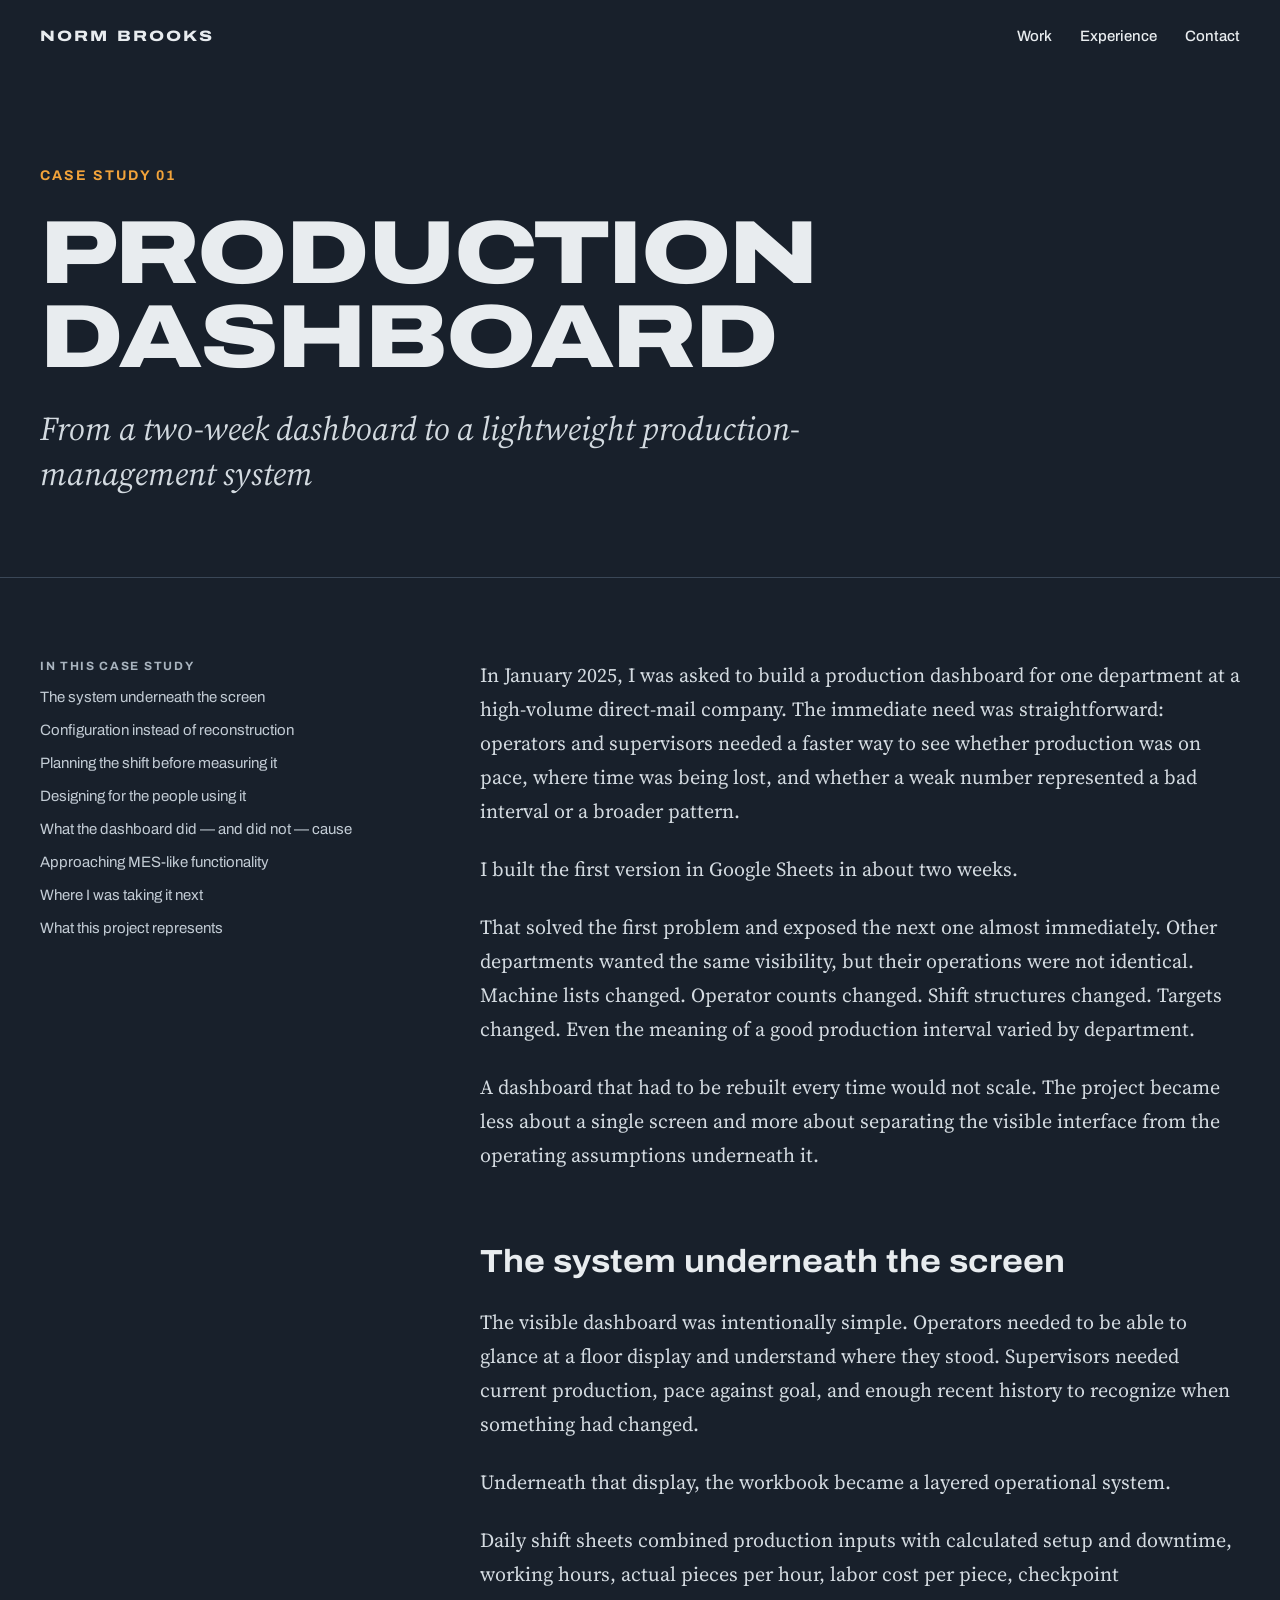
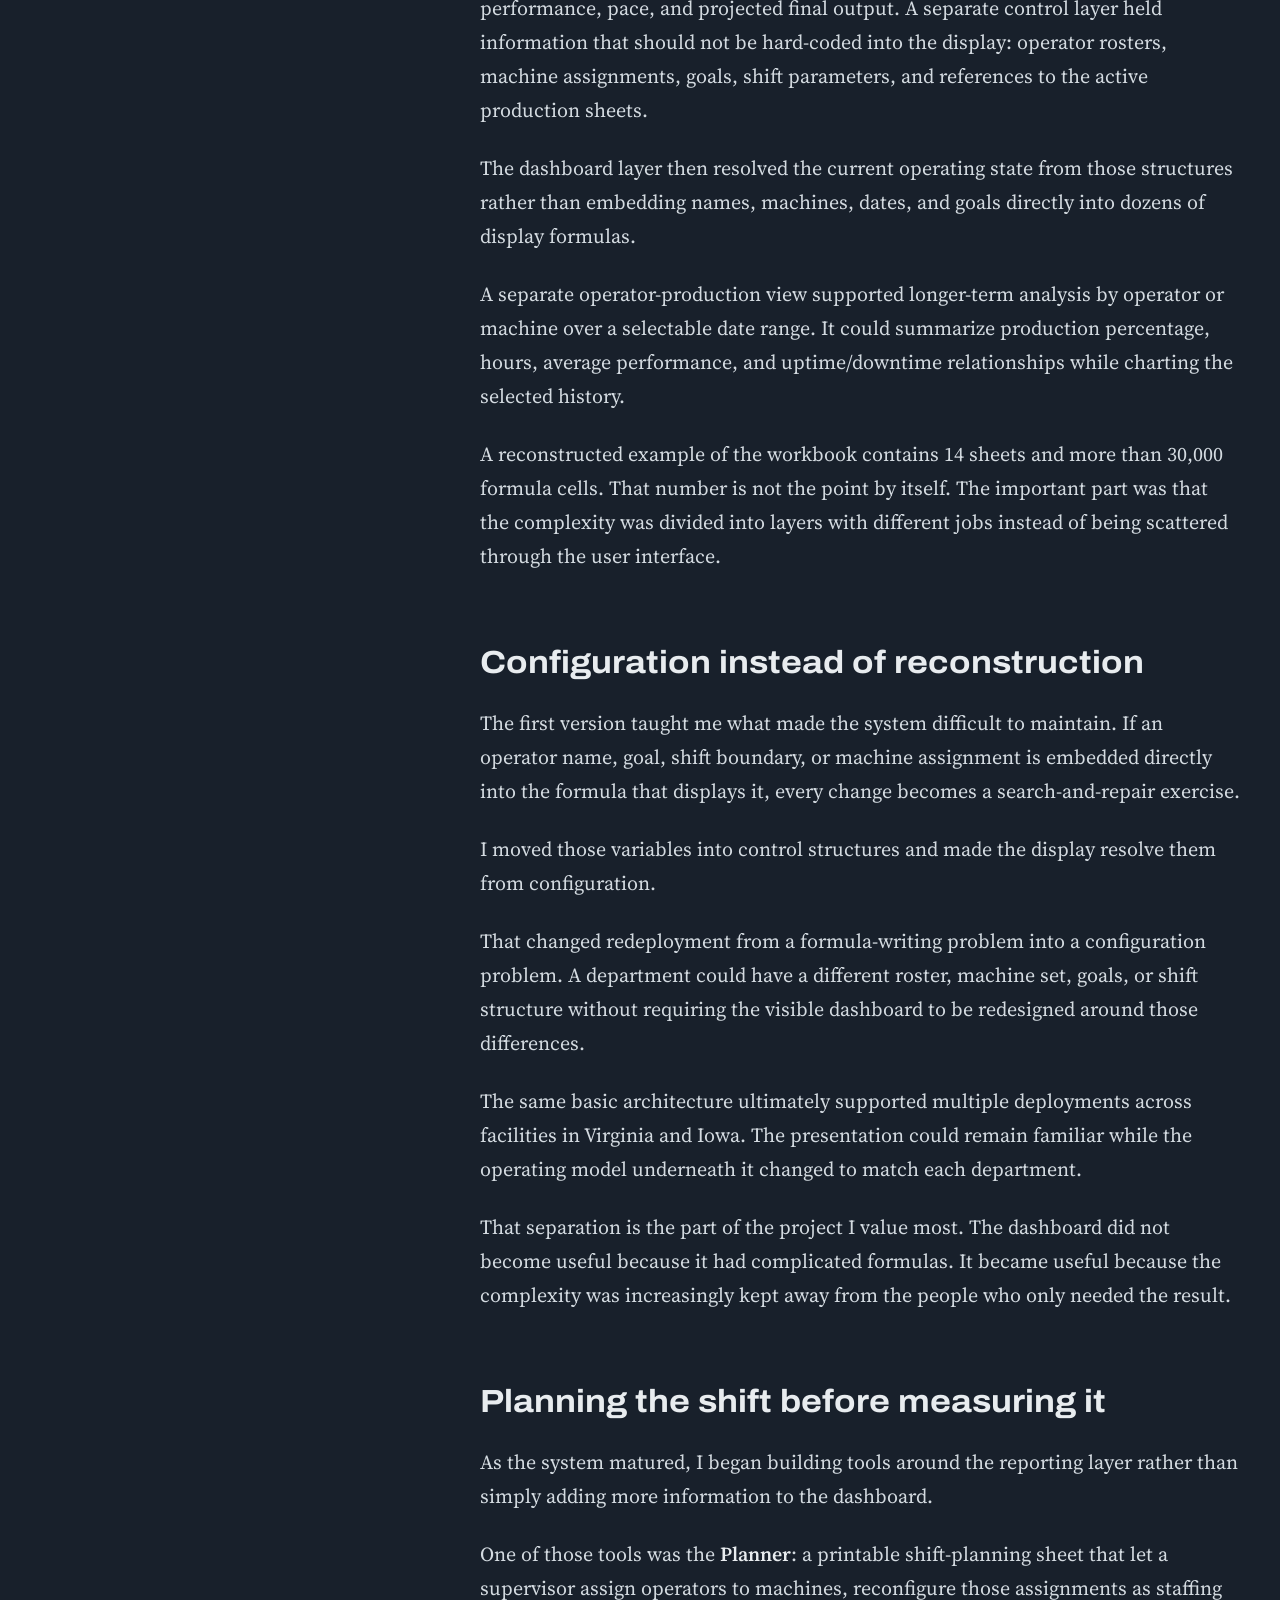
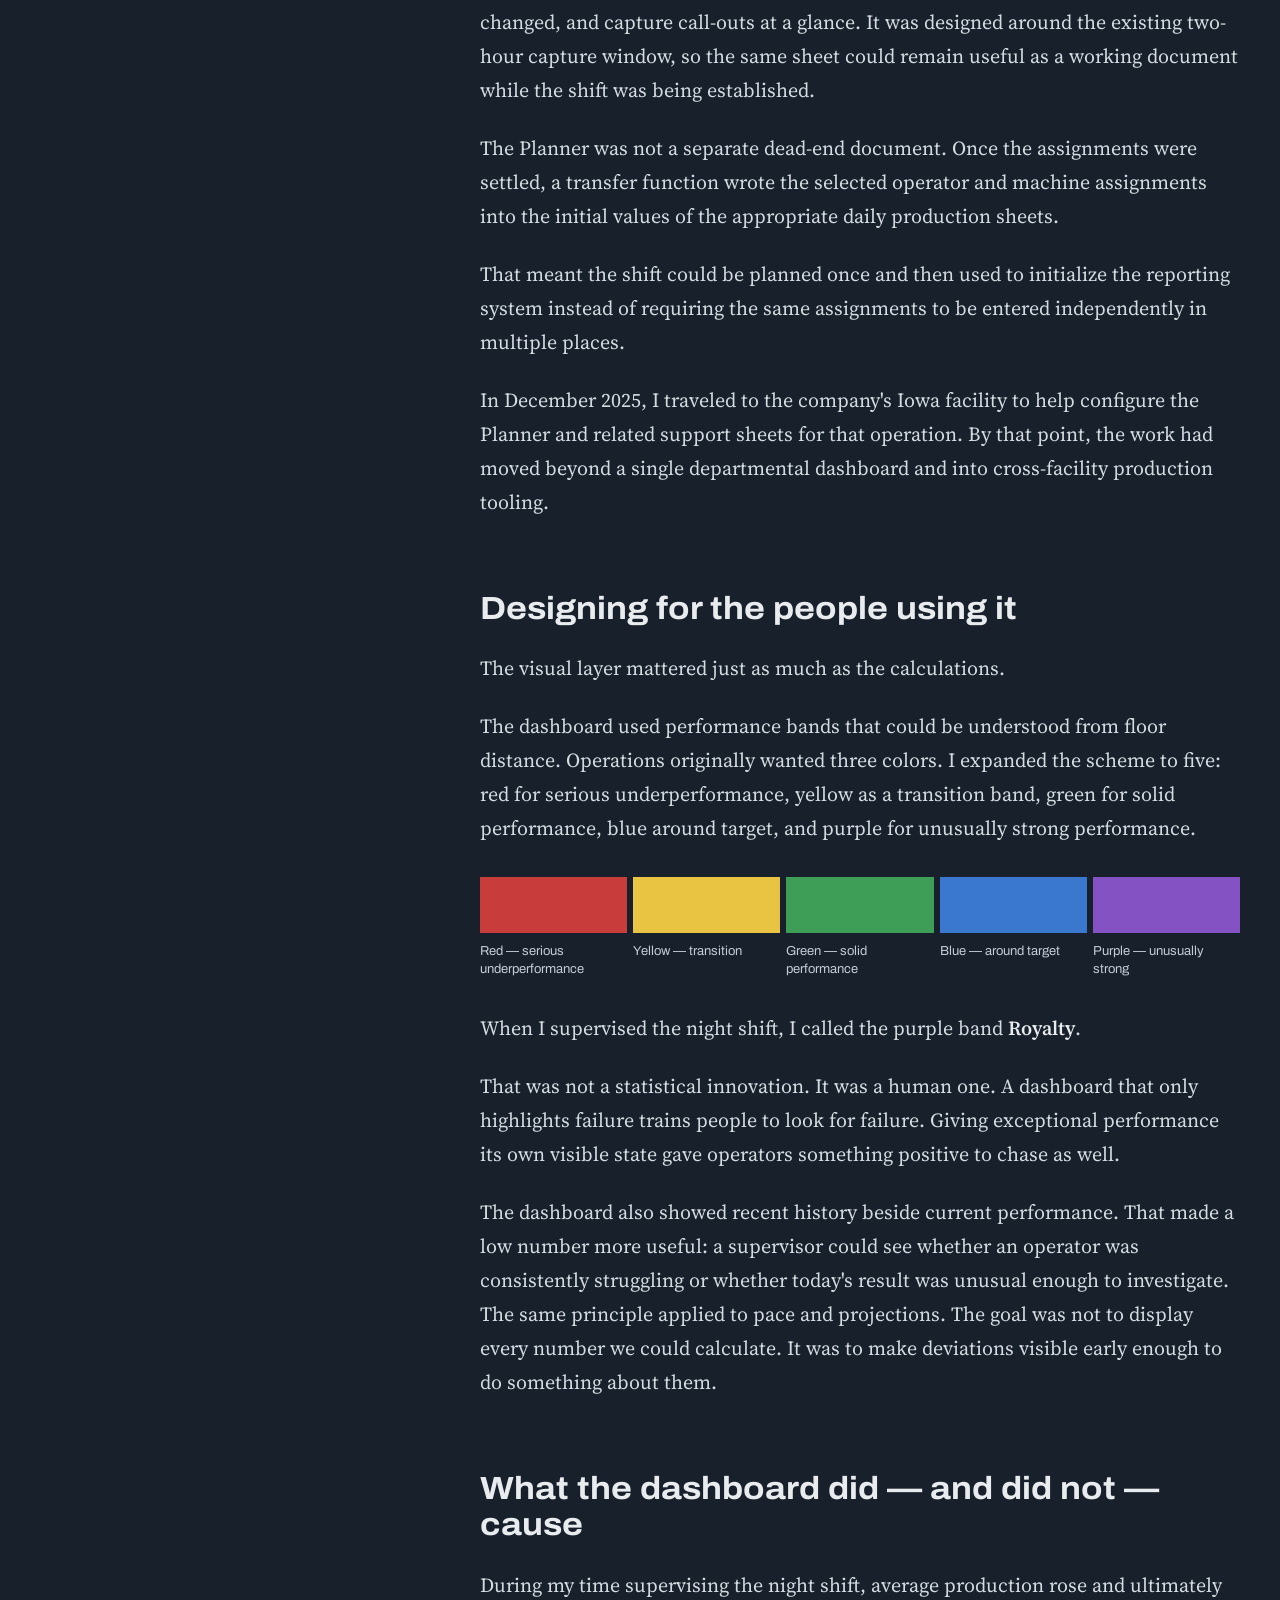
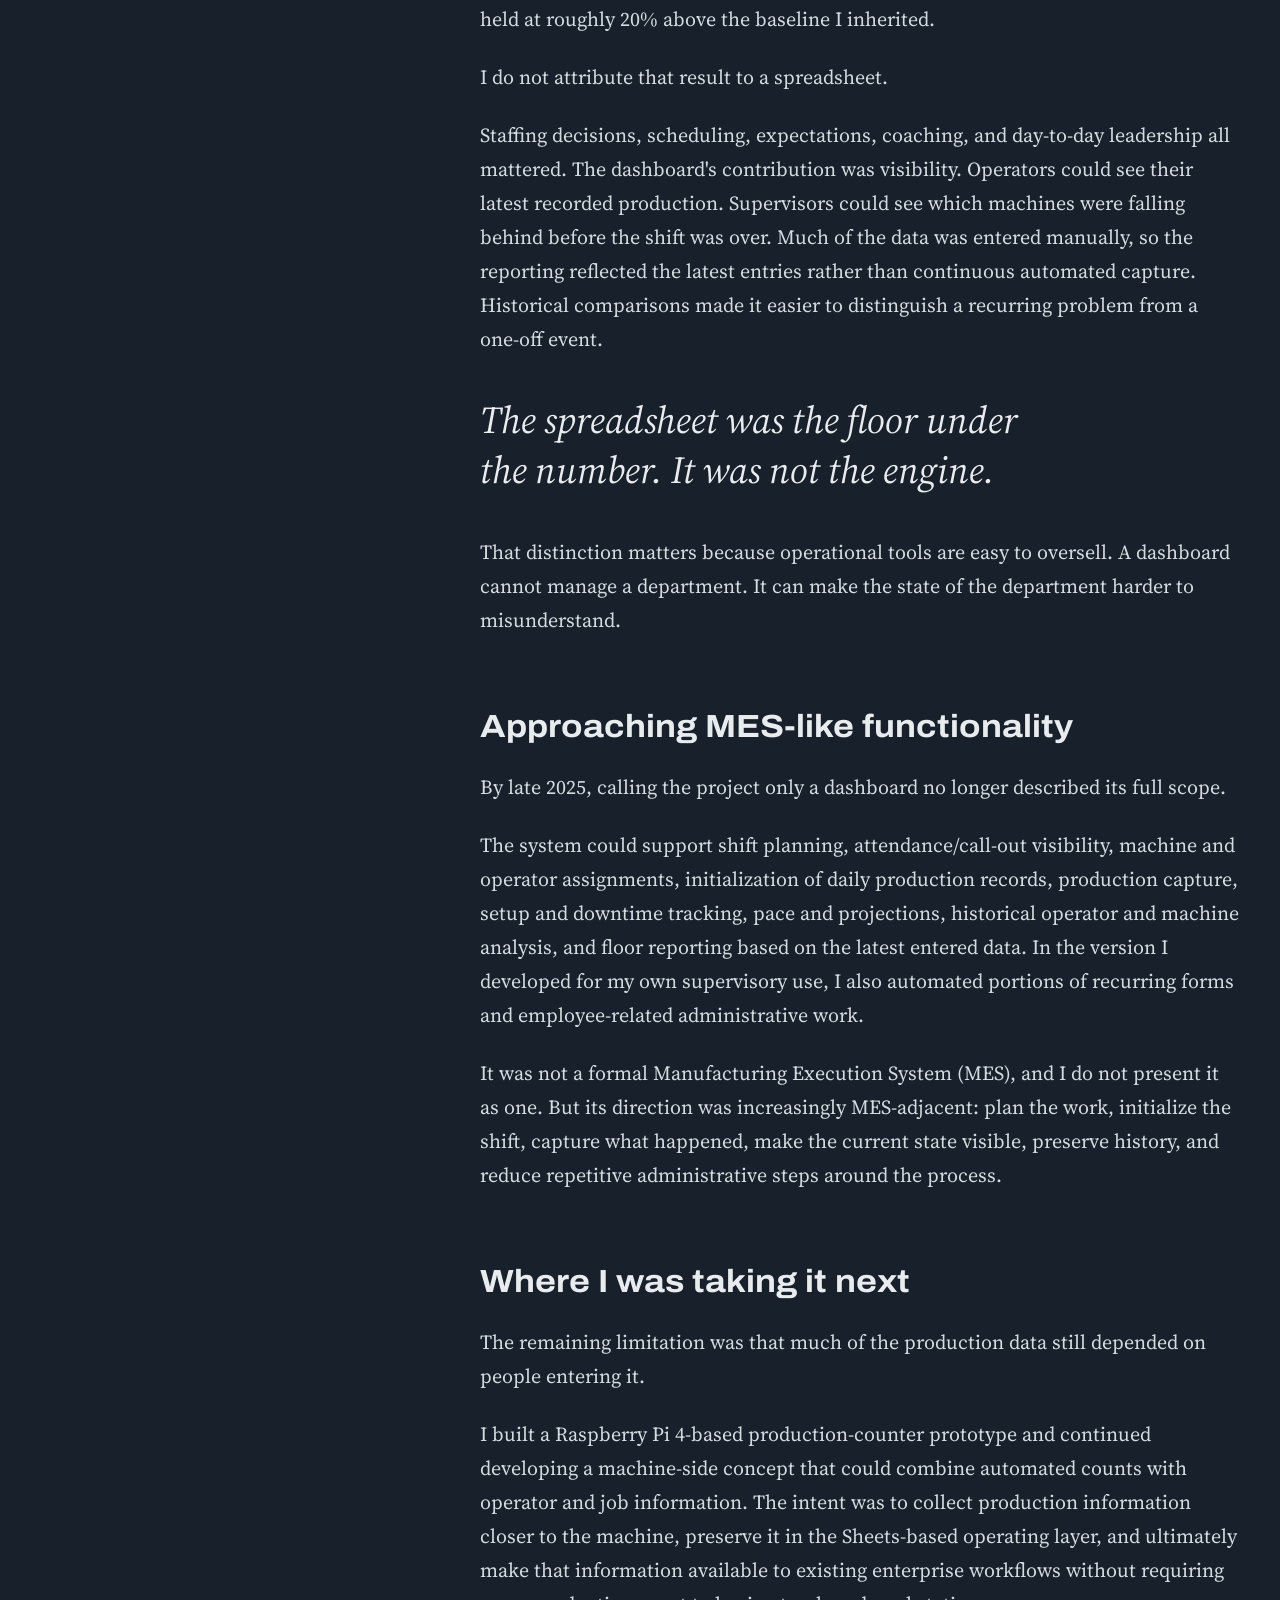
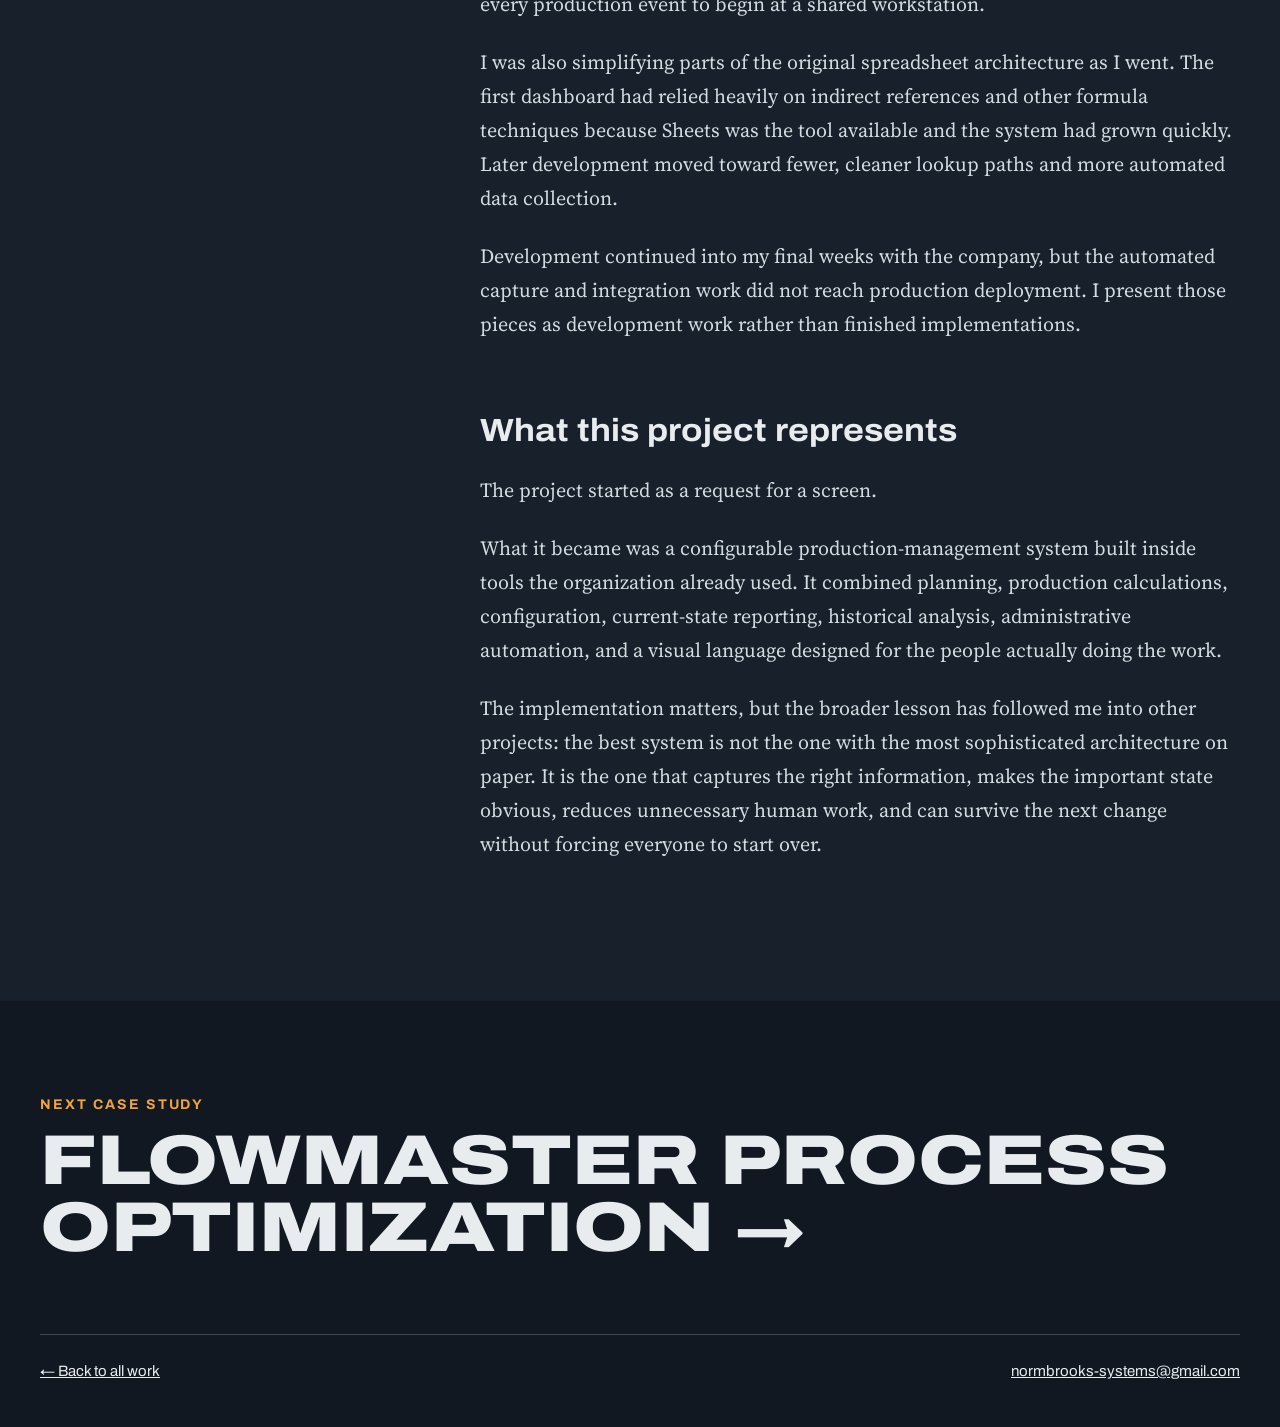
==== dashboard.html @ fb10d886 "Add files via upload" ====
<!doctype html>
<html lang="en">
<head>
<meta charset="utf-8">
<meta name="viewport" content="width=device-width, initial-scale=1">
<title>Production Dashboard — Norm Brooks</title>
<meta name="description" content="Case study: from a two-week Google Sheets dashboard to a lightweight, configurable production-management system.">
<meta property="og:title" content="Production Dashboard — Norm Brooks">
<meta property="og:description" content="Case study: from a two-week Google Sheets dashboard to a lightweight, configurable production-management system.">
<meta property="og:type" content="website">
<meta name="theme-color" content="#18202B">
<link rel="preconnect" href="https://fonts.googleapis.com">
<link rel="preconnect" href="https://fonts.gstatic.com" crossorigin>
<link href="https://fonts.googleapis.com/css2?family=Archivo:wdth,wght@62..125,400..900&amp;family=Source+Serif+4:ital,opsz,wght@0,8..60,400;0,8..60,600;1,8..60,400&amp;display=swap" rel="stylesheet">
<style>
body{margin:0;background:#18202B}
a{color:#E8ECEF}a:hover{color:#F2A33A}
html{scroll-behavior:smooth}
@media (prefers-reduced-motion: reduce){html{scroll-behavior:auto}}
a:focus-visible{outline:2px solid #F2A33A;outline-offset:3px}
img{max-width:100%}
</style>
</head>
<body>
<div style="background: #18202B; color: #E8ECEF; font-family: 'Source Serif 4', Georgia, serif; min-width: 0">

<header style="max-width: 1360px; margin: 0 auto; padding: 28px 40px; display: flex; flex-wrap: wrap; justify-content: space-between; align-items: center; gap: 16px">
<a href="index.html" style="font-family: Archivo, 'Arial Narrow', sans-serif; font-stretch: 125%; font-weight: 800; font-size: 15px; letter-spacing: 0.14em; text-decoration: none">NORM BROOKS</a>
<nav aria-label="Primary" style="display: flex; flex-wrap: wrap; gap: 28px; font-family: Archivo, sans-serif; font-size: 15px; font-weight: 500">
<a href="index.html#work" style="text-decoration: none">Work</a>
<a href="experience.html" style="text-decoration: none">Experience</a>
<a href="index.html#contact" style="text-decoration: none">Contact</a>
</nav>
</header>

<section style="max-width: 1360px; margin: 0 auto; padding: 96px 40px 80px; display: flex; flex-direction: column; gap: 28px; border-bottom: 1px solid #3A4757">
<p style="margin: 0; font-family: Archivo, sans-serif; font-size: 14px; font-weight: 700; letter-spacing: 0.14em; text-transform: uppercase; color: #F2A33A">Case study 01</p>
<h1 style="margin: 0; font-family: Archivo, 'Arial Narrow', sans-serif; font-stretch: 125%; font-weight: 850; font-size: clamp(44px, 7vw, 104px); line-height: 0.94; letter-spacing: -0.02em; text-transform: uppercase; text-wrap: balance">Production Dashboard</h1>
<p style="margin: 0; max-width: 900px; font-size: clamp(24px, 2.6vw, 34px); line-height: 1.35; font-style: italic; color: #D3DAE0">From a two-week dashboard to a lightweight production-management system</p>
</section>

<div style="max-width: 1360px; margin: 0 auto; padding: 80px 40px 140px; display: flex; flex-wrap: wrap; gap: 56px 80px; align-items: flex-start">

<nav aria-label="In this case study" style="flex: 1 1 240px; display: flex; flex-direction: column; gap: 12px; font-family: Archivo, sans-serif; font-size: 15px; line-height: 1.4">
<span style="font-size: 12px; font-weight: 700; letter-spacing: 0.14em; text-transform: uppercase; color: #A9B4BF">In this case study</span>
<a href="#underneath" style="text-decoration: none; color: #C3CCD5">The system underneath the screen</a>
<a href="#configuration" style="text-decoration: none; color: #C3CCD5">Configuration instead of reconstruction</a>
<a href="#planning" style="text-decoration: none; color: #C3CCD5">Planning the shift before measuring it</a>
<a href="#people" style="text-decoration: none; color: #C3CCD5">Designing for the people using it</a>
<a href="#cause" style="text-decoration: none; color: #C3CCD5">What the dashboard did — and did not — cause</a>
<a href="#mes" style="text-decoration: none; color: #C3CCD5">Approaching MES-like functionality</a>
<a href="#next" style="text-decoration: none; color: #C3CCD5">Where I was taking it next</a>
<a href="#represents" style="text-decoration: none; color: #C3CCD5">What this project represents</a>
</nav>

<article style="flex: 999 1 560px; min-width: 0; max-width: 760px; display: flex; flex-direction: column; gap: 72px">

<section style="display: flex; flex-direction: column; gap: 24px">
<p style="margin: 0; font-size: 20px; line-height: 1.7; color: #D3DAE0">In January 2025, I was asked to build a production dashboard for one department at a high-volume direct-mail company. The immediate need was straightforward: operators and supervisors needed a faster way to see whether production was on pace, where time was being lost, and whether a weak number represented a bad interval or a broader pattern.</p>
<p style="margin: 0; font-size: 20px; line-height: 1.7; color: #D3DAE0">I built the first version in Google Sheets in about two weeks.</p>
<p style="margin: 0; font-size: 20px; line-height: 1.7; color: #D3DAE0">That solved the first problem and exposed the next one almost immediately. Other departments wanted the same visibility, but their operations were not identical. Machine lists changed. Operator counts changed. Shift structures changed. Targets changed. Even the meaning of a good production interval varied by department.</p>
<p style="margin: 0; font-size: 20px; line-height: 1.7; color: #D3DAE0">A dashboard that had to be rebuilt every time would not scale. The project became less about a single screen and more about separating the visible interface from the operating assumptions underneath it.</p>
</section>

<section id="underneath" style="display: flex; flex-direction: column; gap: 24px">
<h2 style="margin: 0; font-family: Archivo, sans-serif; font-stretch: 110%; font-weight: 700; font-size: 32px; line-height: 1.15">The system underneath the screen</h2>
<p style="margin: 0; font-size: 20px; line-height: 1.7; color: #D3DAE0">The visible dashboard was intentionally simple. Operators needed to be able to glance at a floor display and understand where they stood. Supervisors needed current production, pace against goal, and enough recent history to recognize when something had changed.</p>
<p style="margin: 0; font-size: 20px; line-height: 1.7; color: #D3DAE0">Underneath that display, the workbook became a layered operational system.</p>
<p style="margin: 0; font-size: 20px; line-height: 1.7; color: #D3DAE0">Daily shift sheets combined production inputs with calculated setup and downtime, working hours, actual pieces per hour, labor cost per piece, checkpoint performance, pace, and projected final output. A separate control layer held information that should not be hard-coded into the display: operator rosters, machine assignments, goals, shift parameters, and references to the active production sheets.</p>
<p style="margin: 0; font-size: 20px; line-height: 1.7; color: #D3DAE0">The dashboard layer then resolved the current operating state from those structures rather than embedding names, machines, dates, and goals directly into dozens of display formulas.</p>
<p style="margin: 0; font-size: 20px; line-height: 1.7; color: #D3DAE0">A separate operator-production view supported longer-term analysis by operator or machine over a selectable date range. It could summarize production percentage, hours, average performance, and uptime/downtime relationships while charting the selected history.</p>
<p style="margin: 0; font-size: 20px; line-height: 1.7; color: #D3DAE0">A reconstructed example of the workbook contains 14 sheets and more than 30,000 formula cells. That number is not the point by itself. The important part was that the complexity was divided into layers with different jobs instead of being scattered through the user interface.</p>
</section>

<section id="configuration" style="display: flex; flex-direction: column; gap: 24px">
<h2 style="margin: 0; font-family: Archivo, sans-serif; font-stretch: 110%; font-weight: 700; font-size: 32px; line-height: 1.15">Configuration instead of reconstruction</h2>
<p style="margin: 0; font-size: 20px; line-height: 1.7; color: #D3DAE0">The first version taught me what made the system difficult to maintain. If an operator name, goal, shift boundary, or machine assignment is embedded directly into the formula that displays it, every change becomes a search-and-repair exercise.</p>
<p style="margin: 0; font-size: 20px; line-height: 1.7; color: #D3DAE0">I moved those variables into control structures and made the display resolve them from configuration.</p>
<p style="margin: 0; font-size: 20px; line-height: 1.7; color: #D3DAE0">That changed redeployment from a formula-writing problem into a configuration problem. A department could have a different roster, machine set, goals, or shift structure without requiring the visible dashboard to be redesigned around those differences.</p>
<p style="margin: 0; font-size: 20px; line-height: 1.7; color: #D3DAE0">The same basic architecture ultimately supported multiple deployments across facilities in Virginia and Iowa. The presentation could remain familiar while the operating model underneath it changed to match each department.</p>
<p style="margin: 0; font-size: 20px; line-height: 1.7; color: #D3DAE0">That separation is the part of the project I value most. The dashboard did not become useful because it had complicated formulas. It became useful because the complexity was increasingly kept away from the people who only needed the result.</p>
</section>

<section id="planning" style="display: flex; flex-direction: column; gap: 24px">
<h2 style="margin: 0; font-family: Archivo, sans-serif; font-stretch: 110%; font-weight: 700; font-size: 32px; line-height: 1.15">Planning the shift before measuring it</h2>
<p style="margin: 0; font-size: 20px; line-height: 1.7; color: #D3DAE0">As the system matured, I began building tools around the reporting layer rather than simply adding more information to the dashboard.</p>
<p style="margin: 0; font-size: 20px; line-height: 1.7; color: #D3DAE0">One of those tools was the <strong style="font-weight: 600; color: #E8ECEF">Planner</strong>: a printable shift-planning sheet that let a supervisor assign operators to machines, reconfigure those assignments as staffing changed, and capture call-outs at a glance. It was designed around the existing two-hour capture window, so the same sheet could remain useful as a working document while the shift was being established.</p>
<p style="margin: 0; font-size: 20px; line-height: 1.7; color: #D3DAE0">The Planner was not a separate dead-end document. Once the assignments were settled, a transfer function wrote the selected operator and machine assignments into the initial values of the appropriate daily production sheets.</p>
<p style="margin: 0; font-size: 20px; line-height: 1.7; color: #D3DAE0">That meant the shift could be planned once and then used to initialize the reporting system instead of requiring the same assignments to be entered independently in multiple places.</p>
<p style="margin: 0; font-size: 20px; line-height: 1.7; color: #D3DAE0">In December 2025, I traveled to the company's Iowa facility to help configure the Planner and related support sheets for that operation. By that point, the work had moved beyond a single departmental dashboard and into cross-facility production tooling.</p>
</section>

<section id="people" style="display: flex; flex-direction: column; gap: 24px">
<h2 style="margin: 0; font-family: Archivo, sans-serif; font-stretch: 110%; font-weight: 700; font-size: 32px; line-height: 1.15">Designing for the people using it</h2>
<p style="margin: 0; font-size: 20px; line-height: 1.7; color: #D3DAE0">The visual layer mattered just as much as the calculations.</p>
<p style="margin: 0; font-size: 20px; line-height: 1.7; color: #D3DAE0">The dashboard used performance bands that could be understood from floor distance. Operations originally wanted three colors. I expanded the scheme to five: red for serious underperformance, yellow as a transition band, green for solid performance, blue around target, and purple for unusually strong performance.</p>
<figure style="margin: 8px 0; display: grid; grid-template-columns: repeat(auto-fit, minmax(min(120px, 100%), 1fr)); gap: 6px">
<div style="display: flex; flex-direction: column; gap: 10px"><div style="height: 56px; background: #C93C3C"></div><span style="font-family: Archivo, sans-serif; font-size: 13px; line-height: 1.35; color: #C3CCD5">Red — serious underperformance</span></div>
<div style="display: flex; flex-direction: column; gap: 10px"><div style="height: 56px; background: #E9C443"></div><span style="font-family: Archivo, sans-serif; font-size: 13px; line-height: 1.35; color: #C3CCD5">Yellow — transition</span></div>
<div style="display: flex; flex-direction: column; gap: 10px"><div style="height: 56px; background: #3E9E58"></div><span style="font-family: Archivo, sans-serif; font-size: 13px; line-height: 1.35; color: #C3CCD5">Green — solid performance</span></div>
<div style="display: flex; flex-direction: column; gap: 10px"><div style="height: 56px; background: #3A78D0"></div><span style="font-family: Archivo, sans-serif; font-size: 13px; line-height: 1.35; color: #C3CCD5">Blue — around target</span></div>
<div style="display: flex; flex-direction: column; gap: 10px"><div style="height: 56px; background: #8452C2"></div><span style="font-family: Archivo, sans-serif; font-size: 13px; line-height: 1.35; color: #C3CCD5">Purple — unusually strong</span></div>
</figure>
<p style="margin: 0; font-size: 20px; line-height: 1.7; color: #D3DAE0">When I supervised the night shift, I called the purple band <strong style="font-weight: 600; color: #E8ECEF">Royalty</strong>.</p>
<p style="margin: 0; font-size: 20px; line-height: 1.7; color: #D3DAE0">That was not a statistical innovation. It was a human one. A dashboard that only highlights failure trains people to look for failure. Giving exceptional performance its own visible state gave operators something positive to chase as well.</p>
<p style="margin: 0; font-size: 20px; line-height: 1.7; color: #D3DAE0">The dashboard also showed recent history beside current performance. That made a low number more useful: a supervisor could see whether an operator was consistently struggling or whether today's result was unusual enough to investigate. The same principle applied to pace and projections. The goal was not to display every number we could calculate. It was to make deviations visible early enough to do something about them.</p>
</section>

<section id="cause" style="display: flex; flex-direction: column; gap: 24px">
<h2 style="margin: 0; font-family: Archivo, sans-serif; font-stretch: 110%; font-weight: 700; font-size: 32px; line-height: 1.15">What the dashboard did — and did not — cause</h2>
<p style="margin: 0; font-size: 20px; line-height: 1.7; color: #D3DAE0">During my time supervising the night shift, average production rose and ultimately held at roughly 20% above the baseline I inherited.</p>
<p style="margin: 0; font-size: 20px; line-height: 1.7; color: #D3DAE0">I do not attribute that result to a spreadsheet.</p>
<p style="margin: 0; font-size: 20px; line-height: 1.7; color: #D3DAE0">Staffing decisions, scheduling, expectations, coaching, and day-to-day leadership all mattered. The dashboard's contribution was visibility. Operators could see their latest recorded production. Supervisors could see which machines were falling behind before the shift was over. Much of the data was entered manually, so the reporting reflected the latest entries rather than continuous automated capture. Historical comparisons made it easier to distinguish a recurring problem from a one-off event.</p>
<p style="margin: 16px 0; font-size: clamp(28px, 3vw, 38px); line-height: 1.3; font-style: italic; color: #E8ECEF; text-wrap: balance">The spreadsheet was the floor under the number. It was not the engine.</p>
<p style="margin: 0; font-size: 20px; line-height: 1.7; color: #D3DAE0">That distinction matters because operational tools are easy to oversell. A dashboard cannot manage a department. It can make the state of the department harder to misunderstand.</p>
</section>

<section id="mes" style="display: flex; flex-direction: column; gap: 24px">
<h2 style="margin: 0; font-family: Archivo, sans-serif; font-stretch: 110%; font-weight: 700; font-size: 32px; line-height: 1.15">Approaching MES-like functionality</h2>
<p style="margin: 0; font-size: 20px; line-height: 1.7; color: #D3DAE0">By late 2025, calling the project only a dashboard no longer described its full scope.</p>
<p style="margin: 0; font-size: 20px; line-height: 1.7; color: #D3DAE0">The system could support shift planning, attendance/call-out visibility, machine and operator assignments, initialization of daily production records, production capture, setup and downtime tracking, pace and projections, historical operator and machine analysis, and floor reporting based on the latest entered data. In the version I developed for my own supervisory use, I also automated portions of recurring forms and employee-related administrative work.</p>
<p style="margin: 0; font-size: 20px; line-height: 1.7; color: #D3DAE0">It was not a formal Manufacturing Execution System (MES), and I do not present it as one. But its direction was increasingly MES-adjacent: plan the work, initialize the shift, capture what happened, make the current state visible, preserve history, and reduce repetitive administrative steps around the process.</p>
</section>

<section id="next" style="display: flex; flex-direction: column; gap: 24px">
<h2 style="margin: 0; font-family: Archivo, sans-serif; font-stretch: 110%; font-weight: 700; font-size: 32px; line-height: 1.15">Where I was taking it next</h2>
<p style="margin: 0; font-size: 20px; line-height: 1.7; color: #D3DAE0">The remaining limitation was that much of the production data still depended on people entering it.</p>
<p style="margin: 0; font-size: 20px; line-height: 1.7; color: #D3DAE0">I built a Raspberry Pi 4-based production-counter prototype and continued developing a machine-side concept that could combine automated counts with operator and job information. The intent was to collect production information closer to the machine, preserve it in the Sheets-based operating layer, and ultimately make that information available to existing enterprise workflows without requiring every production event to begin at a shared workstation.</p>
<p style="margin: 0; font-size: 20px; line-height: 1.7; color: #D3DAE0">I was also simplifying parts of the original spreadsheet architecture as I went. The first dashboard had relied heavily on indirect references and other formula techniques because Sheets was the tool available and the system had grown quickly. Later development moved toward fewer, cleaner lookup paths and more automated data collection.</p>
<p style="margin: 0; font-size: 20px; line-height: 1.7; color: #D3DAE0">Development continued into my final weeks with the company, but the automated capture and integration work did not reach production deployment. I present those pieces as development work rather than finished implementations.</p>
</section>

<section id="represents" style="display: flex; flex-direction: column; gap: 24px">
<h2 style="margin: 0; font-family: Archivo, sans-serif; font-stretch: 110%; font-weight: 700; font-size: 32px; line-height: 1.15">What this project represents</h2>
<p style="margin: 0; font-size: 20px; line-height: 1.7; color: #D3DAE0">The project started as a request for a screen.</p>
<p style="margin: 0; font-size: 20px; line-height: 1.7; color: #D3DAE0">What it became was a configurable production-management system built inside tools the organization already used. It combined planning, production calculations, configuration, current-state reporting, historical analysis, administrative automation, and a visual language designed for the people actually doing the work.</p>
<p style="margin: 0; font-size: 20px; line-height: 1.7; color: #D3DAE0">The implementation matters, but the broader lesson has followed me into other projects: the best system is not the one with the most sophisticated architecture on paper. It is the one that captures the right information, makes the important state obvious, reduces unnecessary human work, and can survive the next change without forcing everyone to start over.</p>
</section>

</article>
</div>

<footer style="background: #111821; padding: 96px 40px 48px">
<div style="max-width: 1360px; margin: 0 auto; display: flex; flex-direction: column; gap: 72px">
<a href="flowmaster.html" style="display: flex; flex-direction: column; gap: 16px; text-decoration: none">
<span style="font-family: Archivo, sans-serif; font-size: 14px; font-weight: 700; letter-spacing: 0.14em; text-transform: uppercase; color: #F2A33A">Next case study</span>
<span style="font-family: Archivo, sans-serif; font-stretch: 125%; font-weight: 850; font-size: clamp(36px, 5.5vw, 80px); line-height: 0.95; text-transform: uppercase">FlowMaster Process Optimization →</span>
</a>
<div style="display: flex; flex-wrap: wrap; justify-content: space-between; gap: 16px; padding-top: 28px; border-top: 1px solid #3A4757; font-family: Archivo, sans-serif; font-size: 15px; color: #A9B4BF">
<a href="index.html" style="color: #E8ECEF">← Back to all work</a>
<a href="mailto:normbrooks-systems@gmail.com" style="color: #E8ECEF">normbrooks-systems@gmail.com</a>
</div>
</div>
</footer>

</div>
</body>
</html>
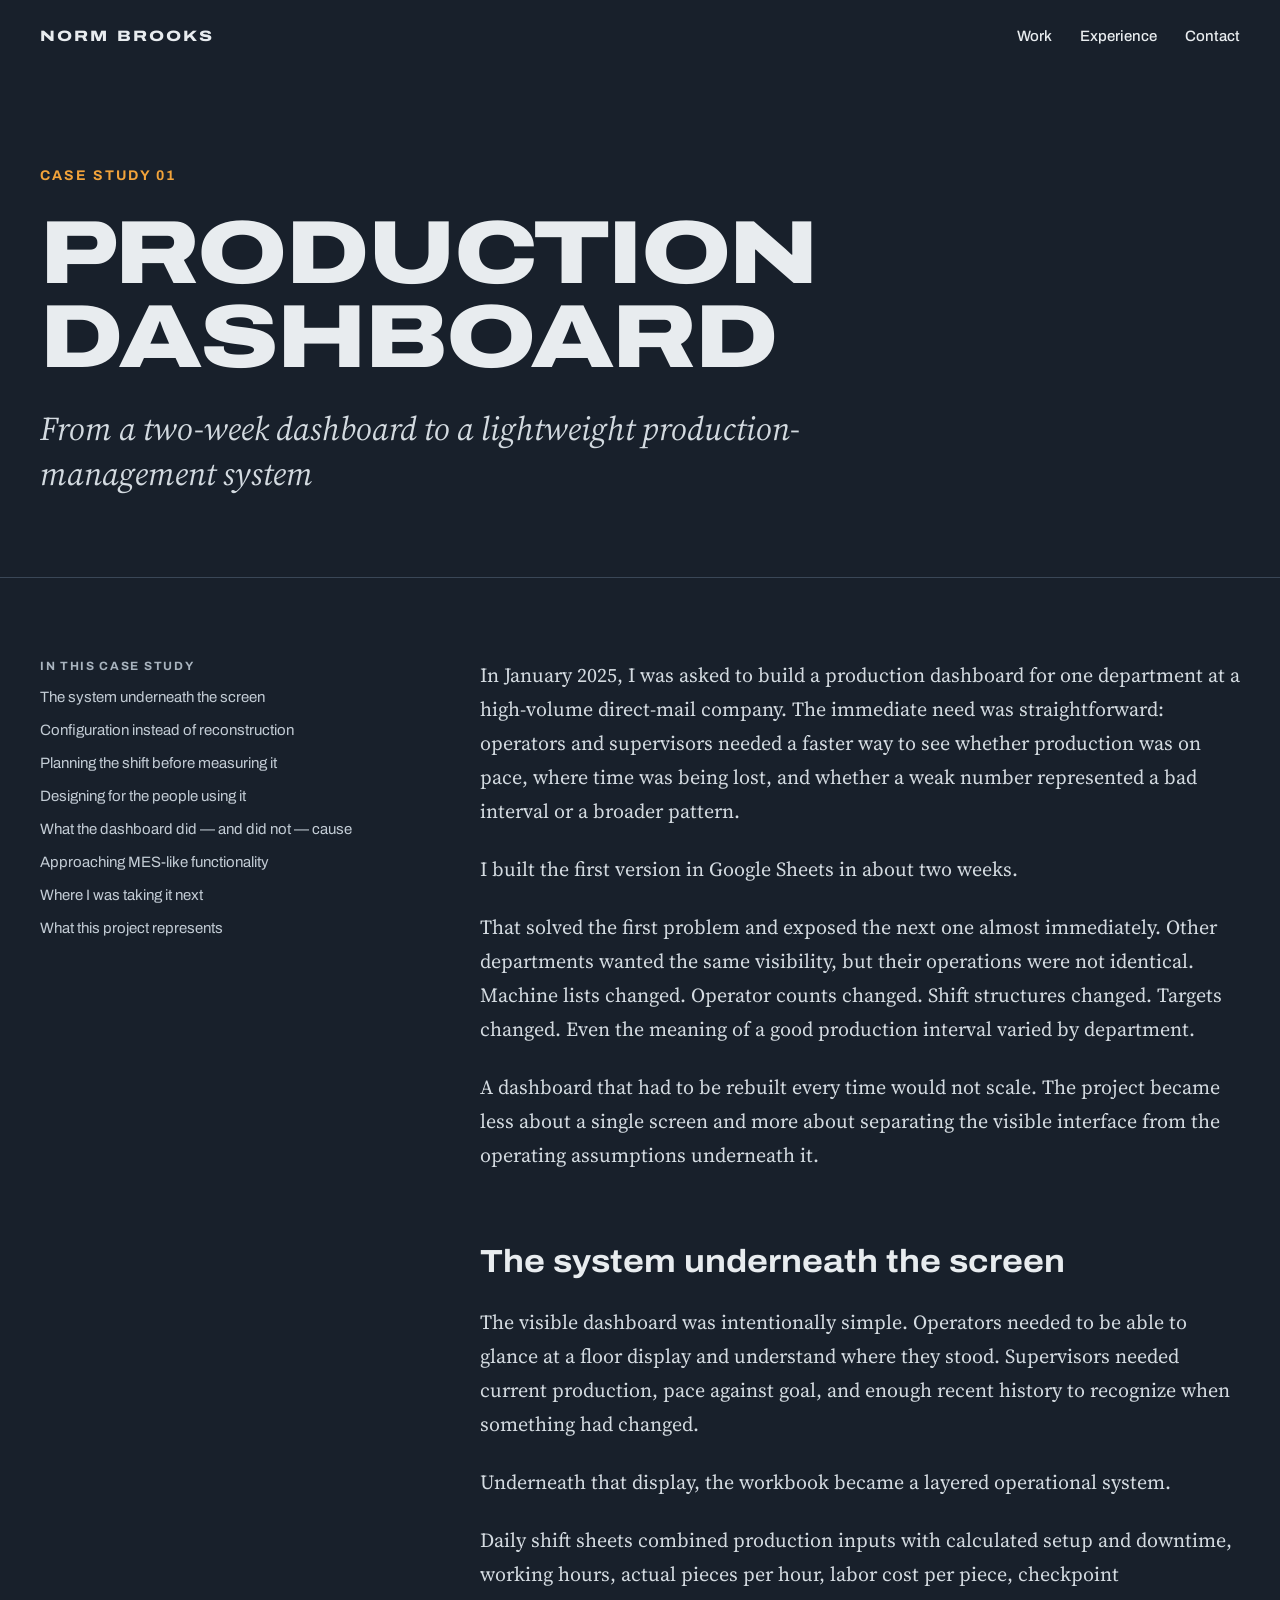
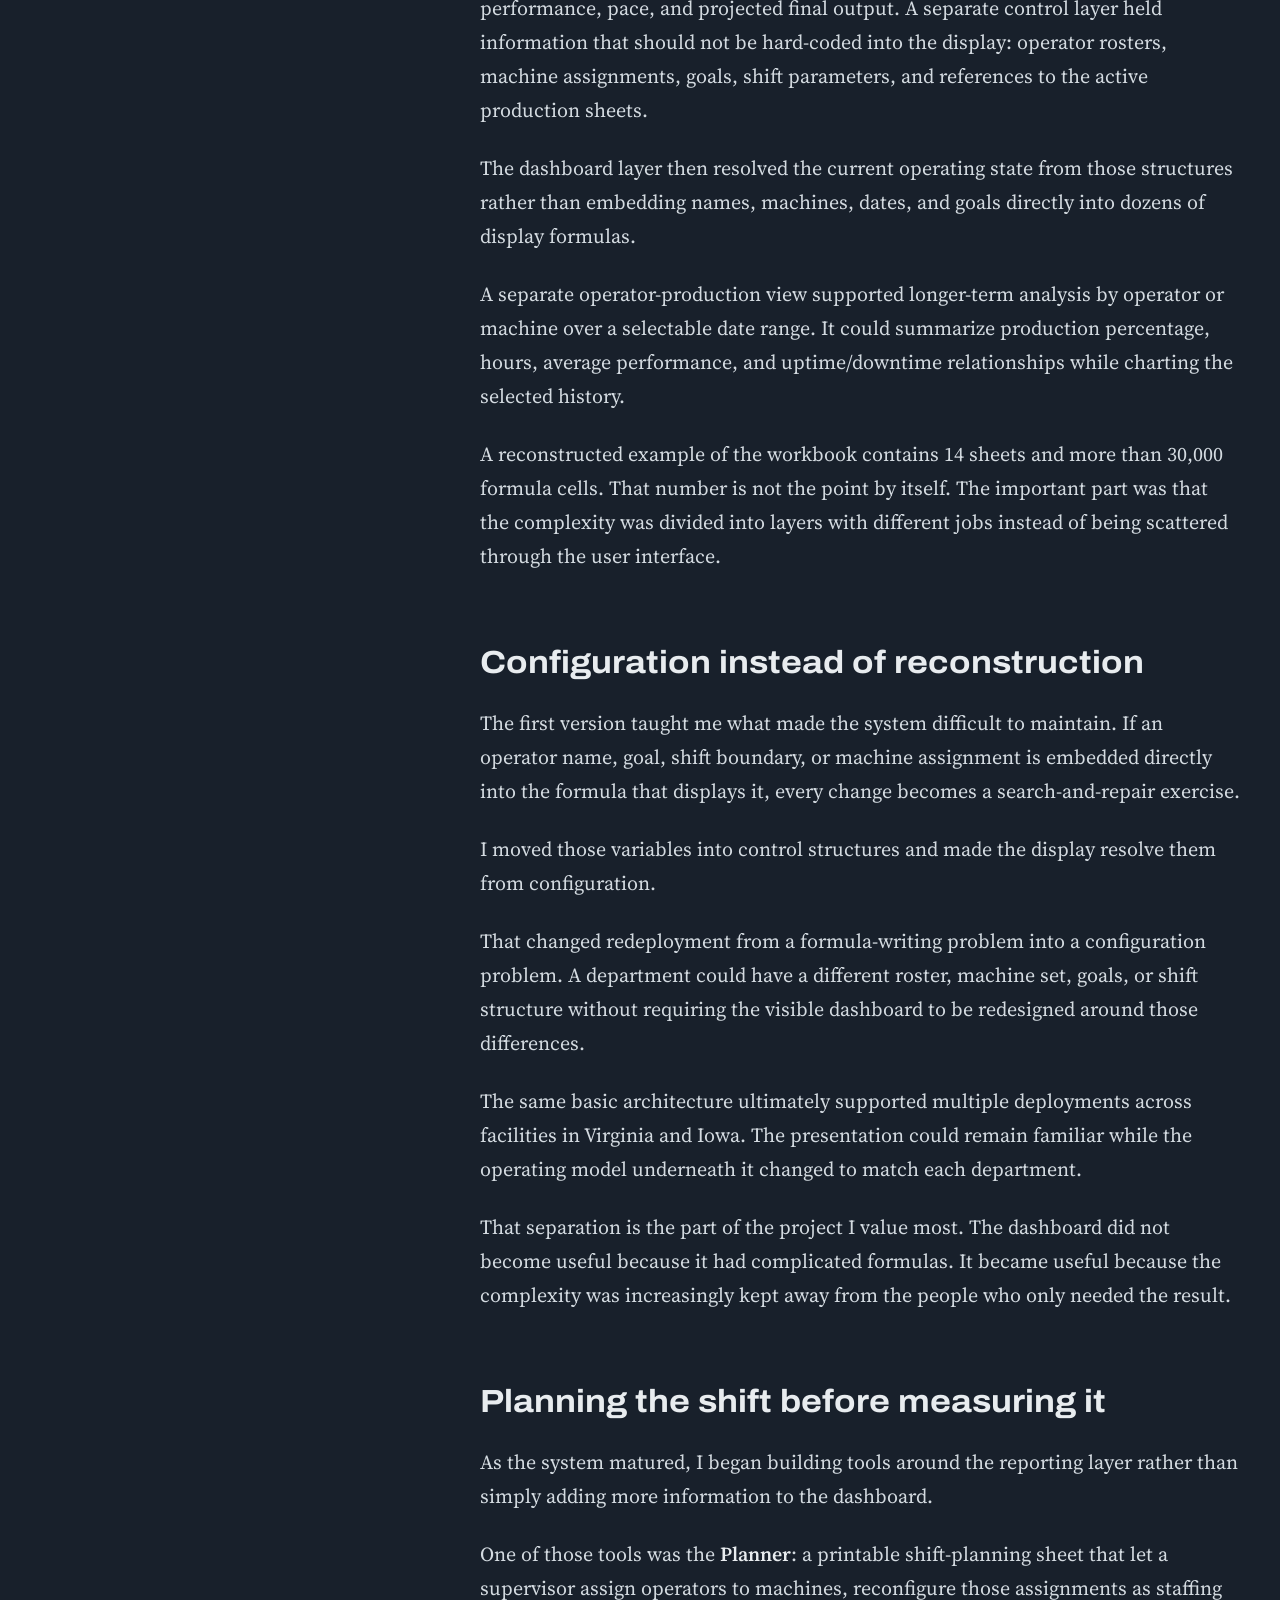
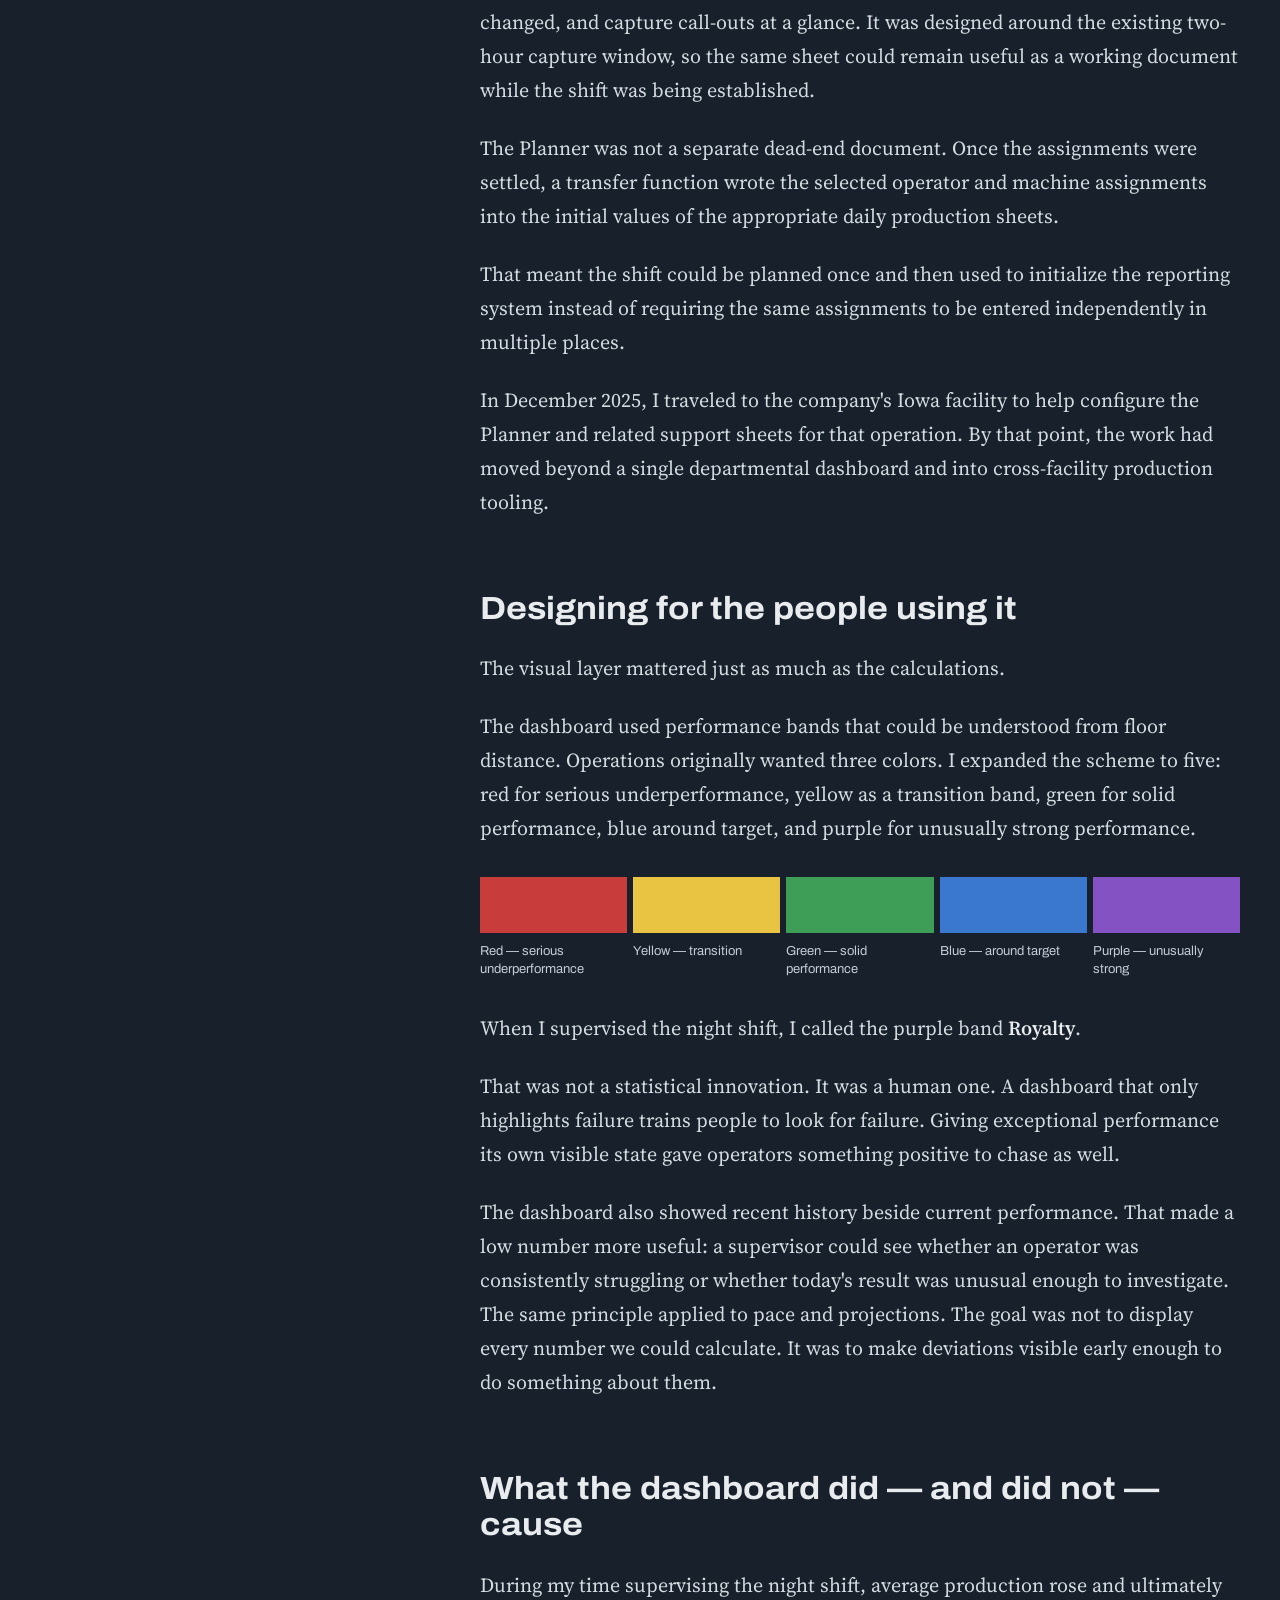
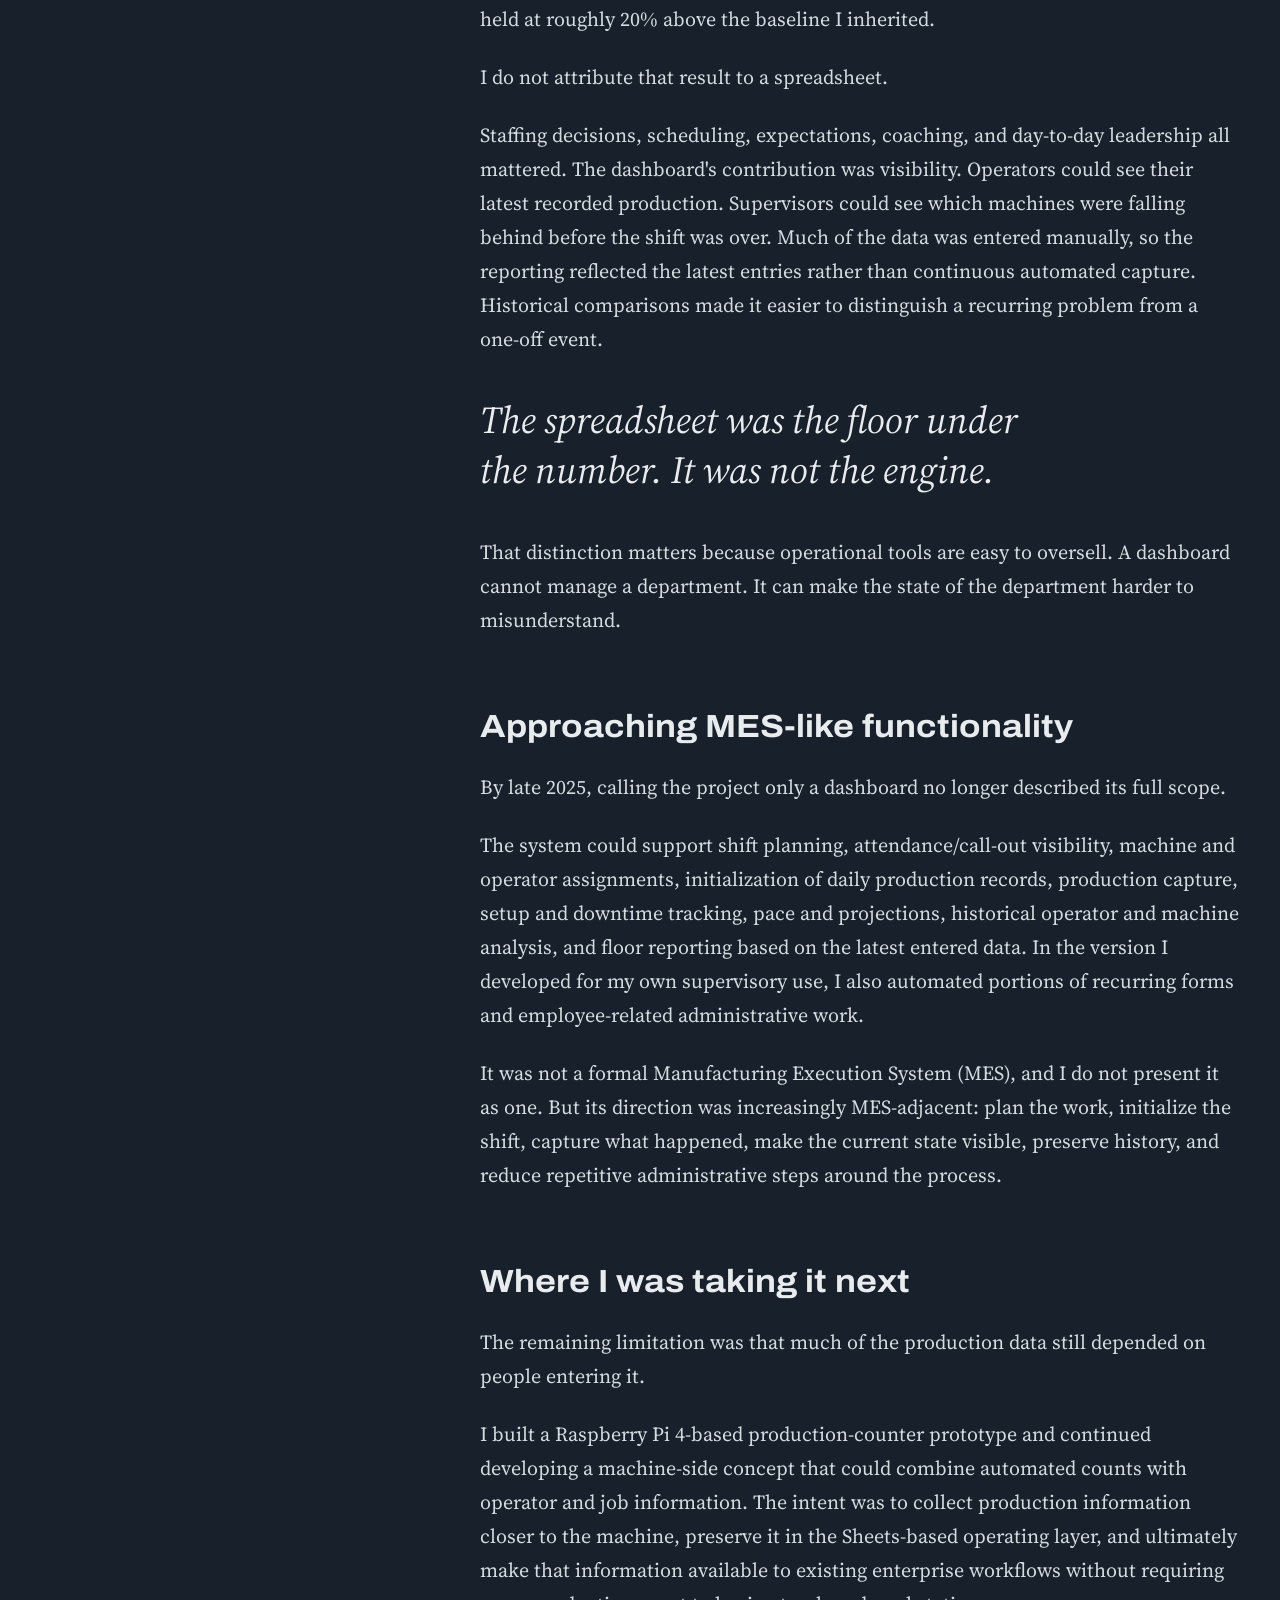
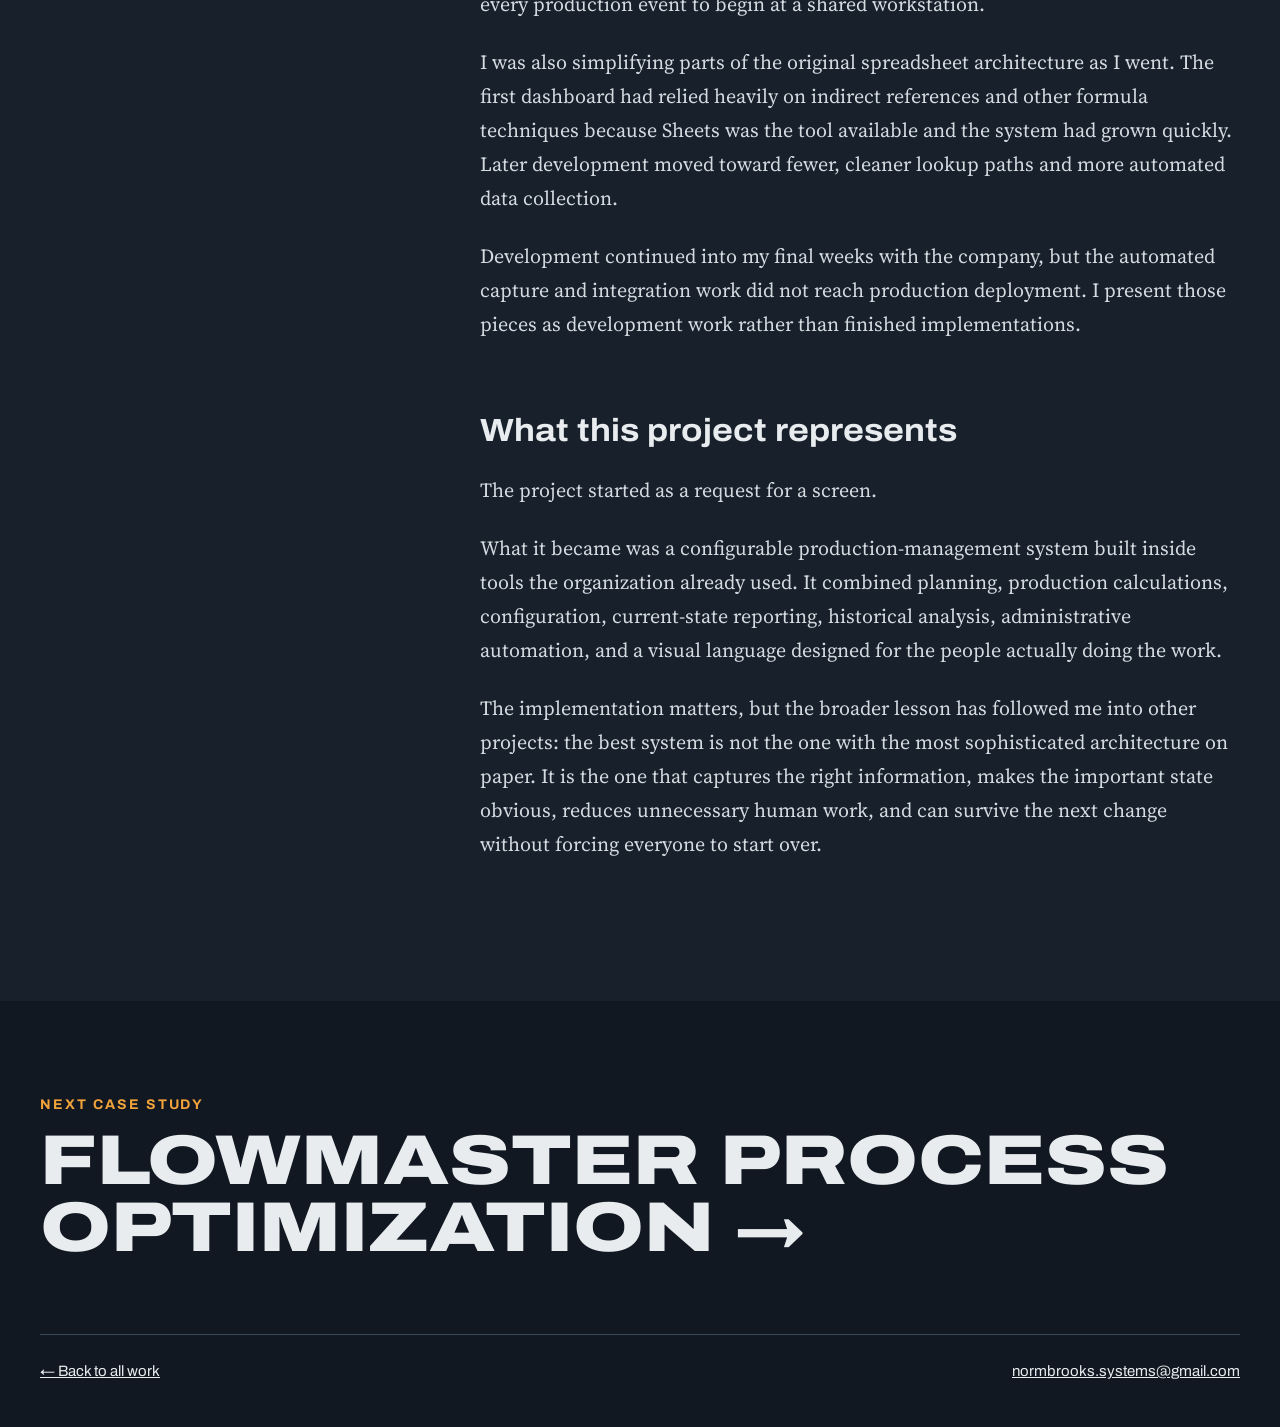
==== commit 2102d35b: "Update dashboard.html" ====
--- a/dashboard.html
+++ b/dashboard.html
@@ -148,7 +148,7 @@
 </a>
 <div style="display: flex; flex-wrap: wrap; justify-content: space-between; gap: 16px; padding-top: 28px; border-top: 1px solid #3A4757; font-family: Archivo, sans-serif; font-size: 15px; color: #A9B4BF">
 <a href="index.html" style="color: #E8ECEF">← Back to all work</a>
-<a href="mailto:normbrooks-systems@gmail.com" style="color: #E8ECEF">normbrooks-systems@gmail.com</a>
+<a href="mailto:normbrooks.systems@gmail.com" style="color: #E8ECEF">normbrooks.systems@gmail.com</a>
 </div>
 </div>
 </footer>
